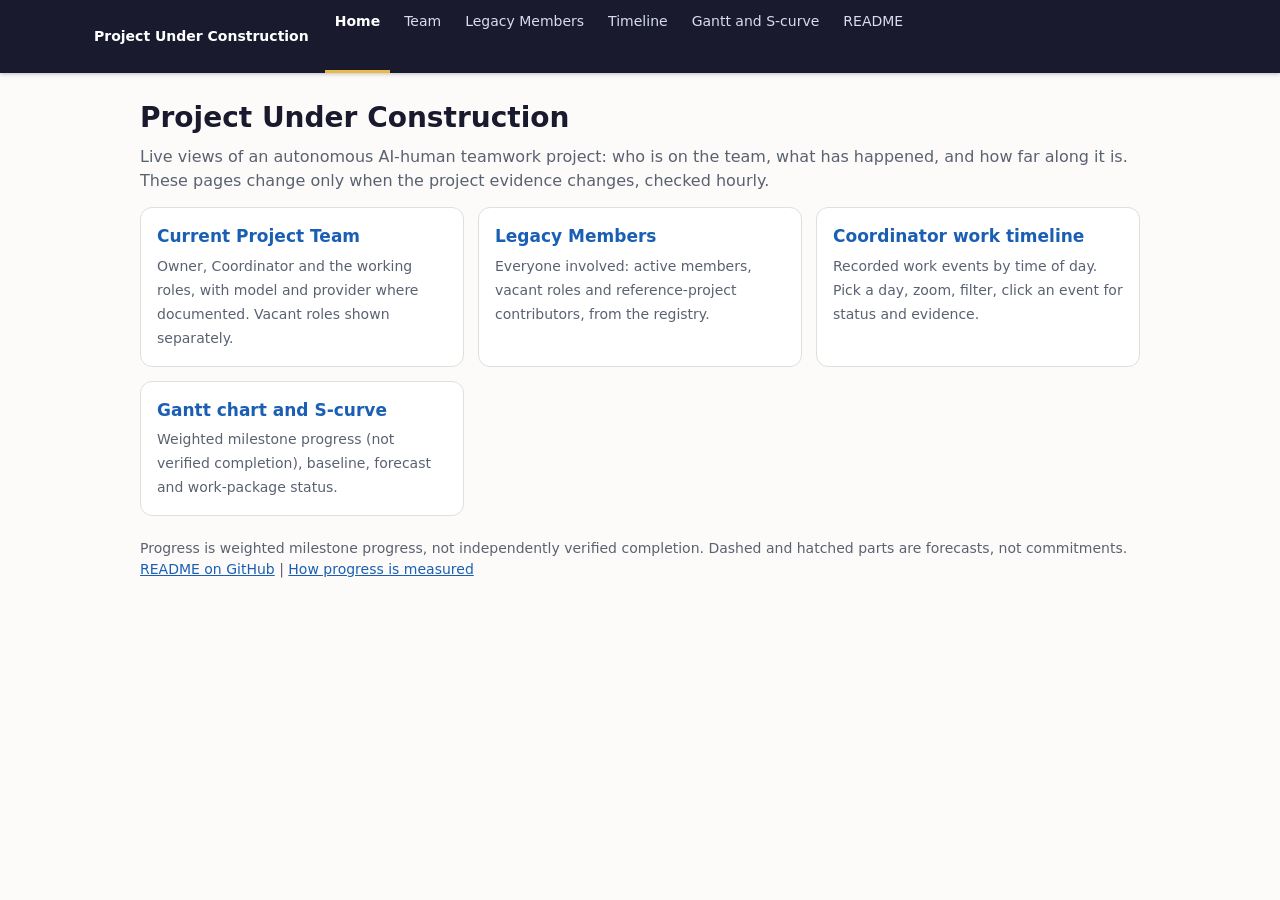
==== docs/index.html @ 5effdd35 "README: one collapsible Project Under Construction; Pages hub and shared site menu" ====
<!doctype html><html lang="en"><head><meta charset="utf-8"><meta name="viewport" content="width=device-width,initial-scale=1">
<title>Project Under Construction</title>
<link rel="stylesheet" href="progress/nav.css"><script src="progress/nav.js"></script>
<style>body{margin:0;background:#fcfbf9;color:#1a1a2e;font:16px/1.5 system-ui,sans-serif}main{max-width:1000px;margin:0 auto;padding:24px 16px 48px}
h1{font-size:28px;margin:0 0 6px}p{color:#5a6272;margin:6px 0 14px}
.g{display:grid;grid-template-columns:repeat(auto-fit,minmax(260px,1fr));gap:14px}
.c{display:block;background:#fff;border:1px solid #e2dfd8;border-radius:12px;padding:16px;color:inherit;text-decoration:none}
.c:hover{border-color:#1a5fb4;box-shadow:0 2px 8px rgba(0,0,0,.08)}.c b{font-size:17px;display:block;margin-bottom:4px;color:#1a5fb4}.c span{color:#5a6272;font-size:14px}
.note{font-size:14px;margin-top:22px}a{color:#1a5fb4}</style></head><body><main>
<h1>Project Under Construction</h1>
<p>Live views of an autonomous AI-human teamwork project: who is on the team, what has happened, and how far along it is. These pages change only when the project evidence changes, checked hourly.</p>
<div class="g">
<a class="c" href="progress/team/"><b>Current Project Team</b><span>Owner, Coordinator and the working roles, with model and provider where documented. Vacant roles shown separately.</span></a>
<a class="c" href="progress/legacy-members/"><b>Legacy Members</b><span>Everyone involved: active members, vacant roles and reference-project contributors, from the registry.</span></a>
<a class="c" href="progress/timeline/"><b>Coordinator work timeline</b><span>Recorded work events by time of day. Pick a day, zoom, filter, click an event for status and evidence.</span></a>
<a class="c" href="progress/charts/"><b>Gantt chart and S-curve</b><span>Weighted milestone progress (not verified completion), baseline, forecast and work-package status.</span></a>
</div>
<p class="note">Progress is weighted milestone progress, not independently verified completion. Dashed and hatched parts are forecasts, not commitments. <a href="https://github.com/coolkowkank/Multiple-Human-Concept-Owner#readme">README on GitHub</a> | <a href="https://github.com/coolkowkank/Multiple-Human-Concept-Owner/blob/main/docs/progress/README.md">How progress is measured</a></p>
</main></body></html>
---- docs/progress/nav.css ----
.sitenav{position:sticky;top:0;z-index:50;background:#1a1a2e;color:#fff;font:14px/1.2 system-ui,sans-serif;box-shadow:0 1px 4px rgba(0,0,0,.25)}
.sitenav .in{max-width:1100px;margin:0 auto;display:flex;align-items:center;gap:4px;padding:0 10px;overflow-x:auto;white-space:nowrap;-webkit-overflow-scrolling:touch}
.sitenav b{margin-right:8px;font-size:14px;padding:12px 4px}
.sitenav a{color:#d9dcec;text-decoration:none;padding:13px 10px;min-height:44px;display:inline-block;border-bottom:3px solid transparent}
.sitenav a:hover{color:#fff;background:#25254a}
.sitenav a[aria-current="page"]{color:#fff;border-bottom-color:#e8b84a;font-weight:600}
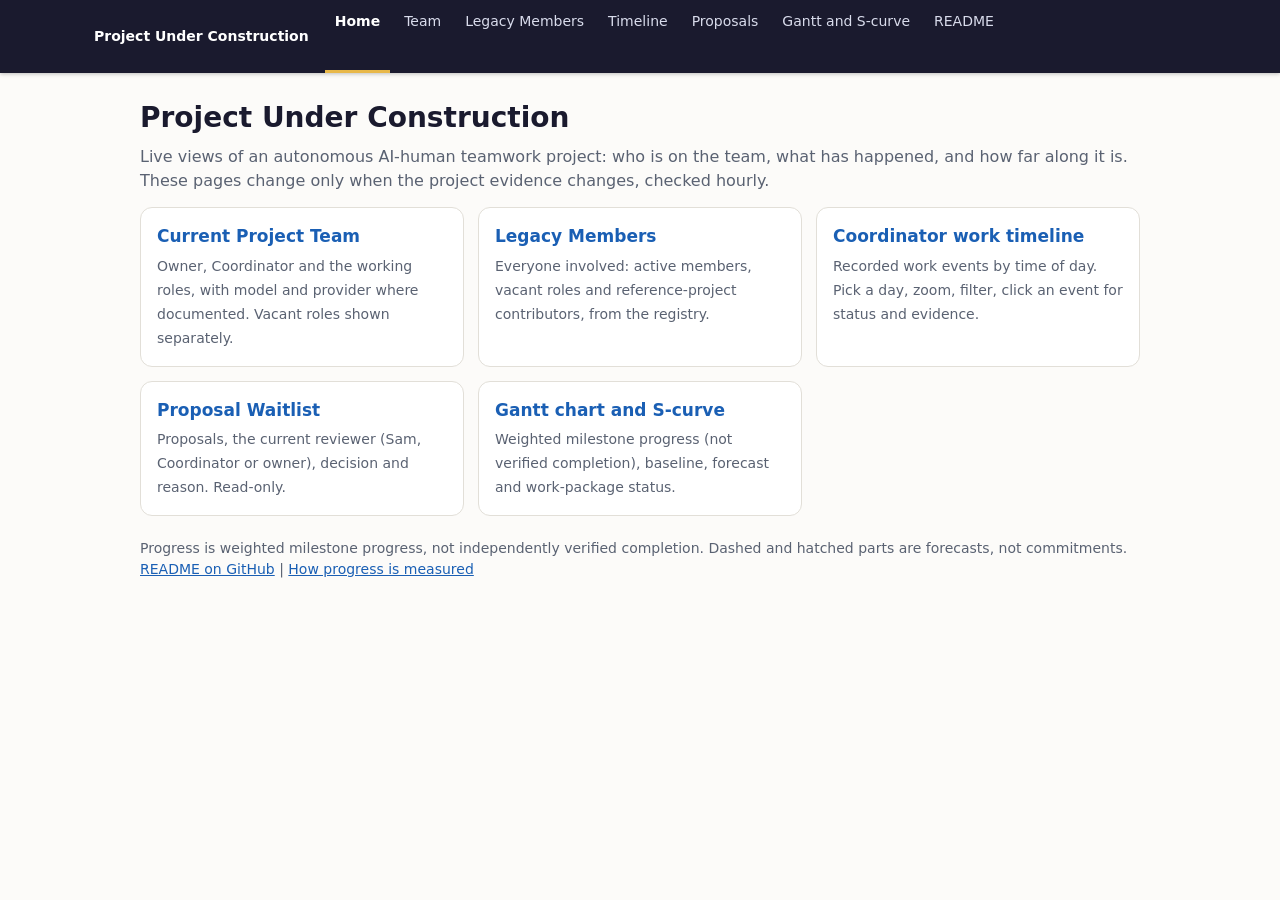
==== commit 558cd357: "Proposal Waitlist page (read-only, Sam -> Coordinator -> owner route) and menu entry" ====
--- a/docs/index.html
+++ b/docs/index.html
@@ -13,6 +13,7 @@
 <a class="c" href="progress/team/"><b>Current Project Team</b><span>Owner, Coordinator and the working roles, with model and provider where documented. Vacant roles shown separately.</span></a>
 <a class="c" href="progress/legacy-members/"><b>Legacy Members</b><span>Everyone involved: active members, vacant roles and reference-project contributors, from the registry.</span></a>
 <a class="c" href="progress/timeline/"><b>Coordinator work timeline</b><span>Recorded work events by time of day. Pick a day, zoom, filter, click an event for status and evidence.</span></a>
+<a class="c" href="progress/proposals/"><b>Proposal Waitlist</b><span>Proposals, the current reviewer (Sam, Coordinator or owner), decision and reason. Read-only.</span></a>
 <a class="c" href="progress/charts/"><b>Gantt chart and S-curve</b><span>Weighted milestone progress (not verified completion), baseline, forecast and work-package status.</span></a>
 </div>
 <p class="note">Progress is weighted milestone progress, not independently verified completion. Dashed and hatched parts are forecasts, not commitments. <a href="https://github.com/coolkowkank/Multiple-Human-Concept-Owner#readme">README on GitHub</a> | <a href="https://github.com/coolkowkank/Multiple-Human-Concept-Owner/blob/main/docs/progress/README.md">How progress is measured</a></p>
--- a/docs/progress/nav.css
+++ b/docs/progress/nav.css
@@ -4,3 +4,4 @@
 .sitenav a{color:#d9dcec;text-decoration:none;padding:13px 10px;min-height:44px;display:inline-block;border-bottom:3px solid transparent}
 .sitenav a:hover{color:#fff;background:#25254a}
 .sitenav a[aria-current="page"]{color:#fff;border-bottom-color:#e8b84a;font-weight:600}
+@media(max-width:700px){.sitenav .in{flex-wrap:wrap;overflow:visible;gap:0;padding:0 6px}.sitenav b{flex:0 0 100%;padding:8px 6px 0;font-size:13px}.sitenav a{padding:10px 9px;min-height:40px}}
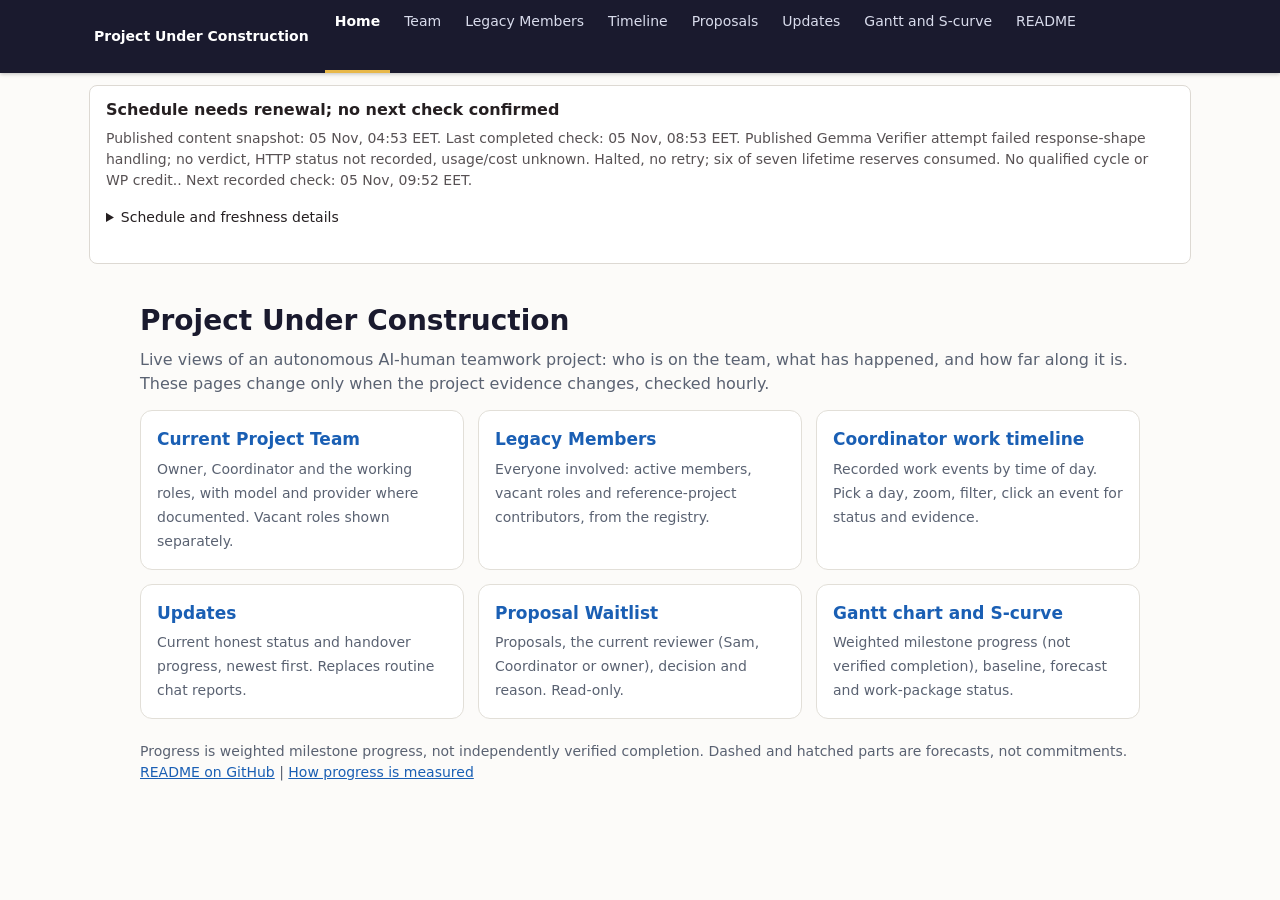
==== commit fca5cbef: "site: Updates menu (honest status and handover progress, project-only, replaces routine chat reports" ====
--- a/docs/index.html
+++ b/docs/index.html
@@ -13,6 +13,7 @@
 <a class="c" href="progress/team/"><b>Current Project Team</b><span>Owner, Coordinator and the working roles, with model and provider where documented. Vacant roles shown separately.</span></a>
 <a class="c" href="progress/legacy-members/"><b>Legacy Members</b><span>Everyone involved: active members, vacant roles and reference-project contributors, from the registry.</span></a>
 <a class="c" href="progress/timeline/"><b>Coordinator work timeline</b><span>Recorded work events by time of day. Pick a day, zoom, filter, click an event for status and evidence.</span></a>
+<a class="c" href="progress/updates/"><b>Updates</b><span>Current honest status and handover progress, newest first. Replaces routine chat reports.</span></a>
 <a class="c" href="progress/proposals/"><b>Proposal Waitlist</b><span>Proposals, the current reviewer (Sam, Coordinator or owner), decision and reason. Read-only.</span></a>
 <a class="c" href="progress/charts/"><b>Gantt chart and S-curve</b><span>Weighted milestone progress (not verified completion), baseline, forecast and work-package status.</span></a>
 </div>
--- a/docs/progress/nav.css
+++ b/docs/progress/nav.css
@@ -5,3 +5,5 @@
 .sitenav a:hover{color:#fff;background:#25254a}
 .sitenav a[aria-current="page"]{color:#fff;border-bottom-color:#e8b84a;font-weight:600}
 @media(max-width:700px){.sitenav .in{flex-wrap:wrap;overflow:visible;gap:0;padding:0 6px}.sitenav b{flex:0 0 100%;padding:8px 6px 0;font-size:13px}.sitenav a{padding:10px 9px;min-height:40px}}
+
+.updateclock{max-width:1068px;margin:12px auto;padding:12px 16px;border:1px solid #ddd9d3;border-radius:8px;background:#fff;color:#251f21;font:14px/1.5 system-ui,sans-serif}.updateclock b{display:block;font-size:16px}.updateclock p{margin:6px 0;color:#585254}.updateclock summary{cursor:pointer;min-height:44px;padding-top:10px}.updateclock details p{font-size:13px}@media(max-width:700px){.updateclock{margin:10px 12px;padding:12px}.updateclock b{font-size:15px}}
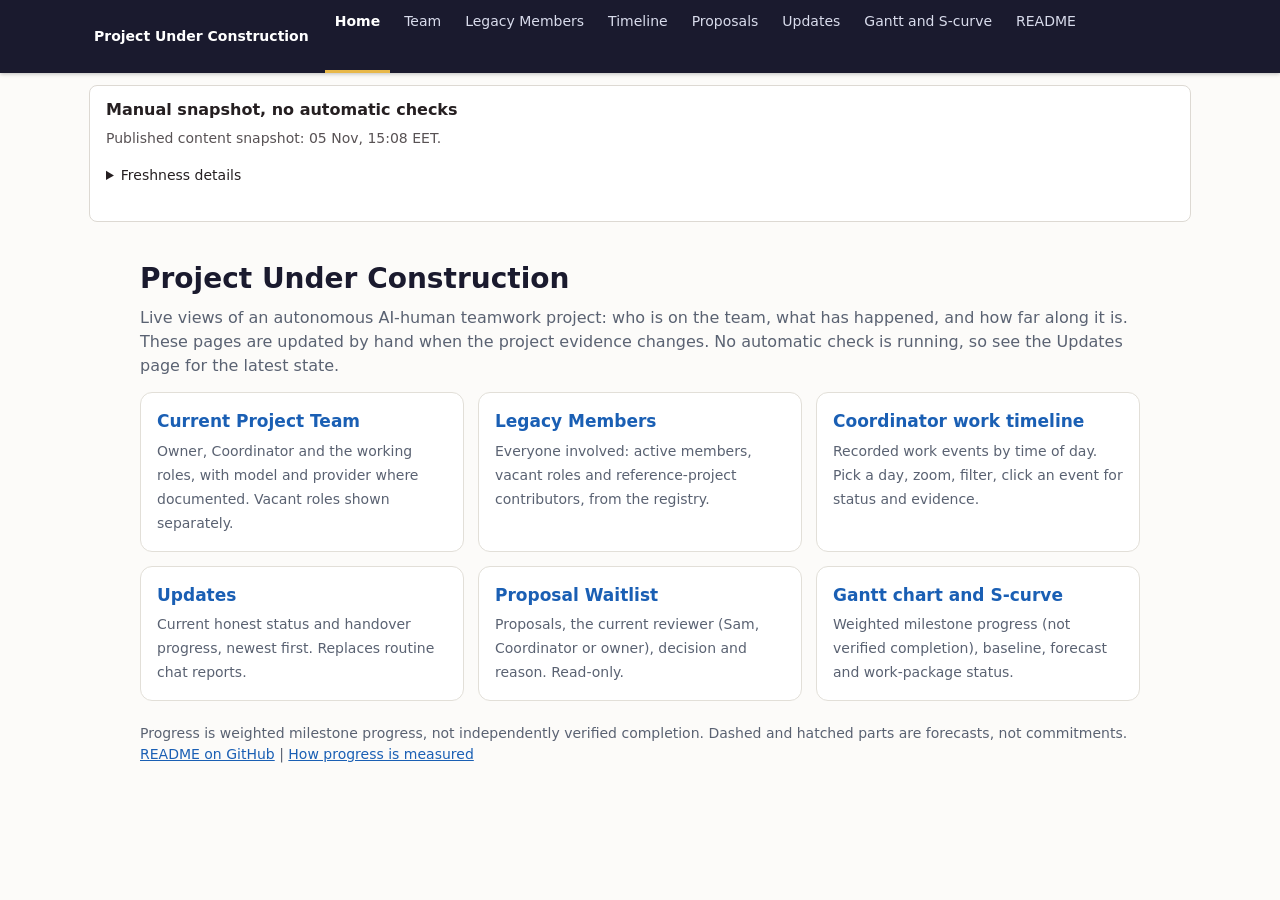
==== commit 89c45c4b: "site: honest manual snapshot banner, Updates corrections, no hourly-check claim" ====
--- a/docs/index.html
+++ b/docs/index.html
@@ -8,7 +8,7 @@
 .c:hover{border-color:#1a5fb4;box-shadow:0 2px 8px rgba(0,0,0,.08)}.c b{font-size:17px;display:block;margin-bottom:4px;color:#1a5fb4}.c span{color:#5a6272;font-size:14px}
 .note{font-size:14px;margin-top:22px}a{color:#1a5fb4}</style></head><body><main>
 <h1>Project Under Construction</h1>
-<p>Live views of an autonomous AI-human teamwork project: who is on the team, what has happened, and how far along it is. These pages change only when the project evidence changes, checked hourly.</p>
+<p>Live views of an autonomous AI-human teamwork project: who is on the team, what has happened, and how far along it is. These pages are updated by hand when the project evidence changes. No automatic check is running, so see the Updates page for the latest state.</p>
 <div class="g">
 <a class="c" href="progress/team/"><b>Current Project Team</b><span>Owner, Coordinator and the working roles, with model and provider where documented. Vacant roles shown separately.</span></a>
 <a class="c" href="progress/legacy-members/"><b>Legacy Members</b><span>Everyone involved: active members, vacant roles and reference-project contributors, from the registry.</span></a>
